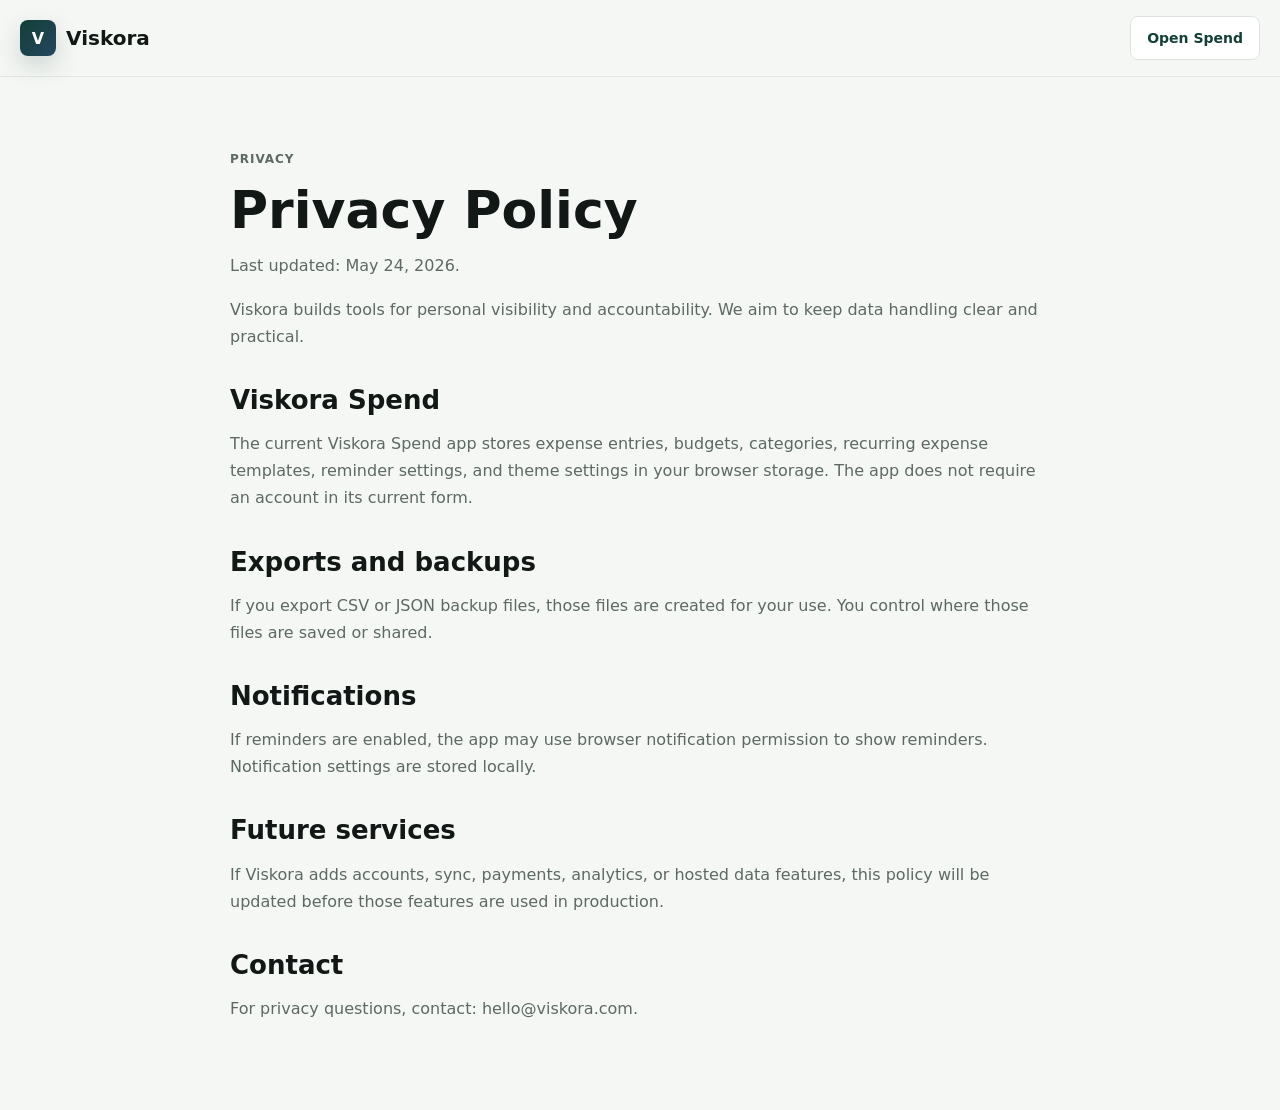
==== privacy.html @ 25941a91 "Redesign Viskora website" ====
<!doctype html>
<html lang="en">
<head>
  <meta charset="utf-8">
  <meta name="viewport" content="width=device-width, initial-scale=1">
  <title>Privacy Policy | Viskora</title>
  <meta name="description" content="Privacy policy for Viskora.">
  <link rel="stylesheet" href="styles.css">
</head>
<body>
  <header class="site-header">
    <a class="brand" href="/">
      <span class="brand-mark" aria-hidden="true">V</span>
      <span>Viskora</span>
    </a>
    <a class="nav-action" href="https://spend.viskora.com">Open Spend</a>
  </header>

  <main class="legal-page">
    <article class="container legal-content">
      <p class="eyebrow">Privacy</p>
      <h1>Privacy Policy</h1>
      <p>Last updated: May 24, 2026.</p>
      <p>Viskora builds tools for personal visibility and accountability. We aim to keep data handling clear and practical.</p>

      <h2>Viskora Spend</h2>
      <p>The current Viskora Spend app stores expense entries, budgets, categories, recurring expense templates, reminder settings, and theme settings in your browser storage. The app does not require an account in its current form.</p>

      <h2>Exports and backups</h2>
      <p>If you export CSV or JSON backup files, those files are created for your use. You control where those files are saved or shared.</p>

      <h2>Notifications</h2>
      <p>If reminders are enabled, the app may use browser notification permission to show reminders. Notification settings are stored locally.</p>

      <h2>Future services</h2>
      <p>If Viskora adds accounts, sync, payments, analytics, or hosted data features, this policy will be updated before those features are used in production.</p>

      <h2>Contact</h2>
      <p>For privacy questions, contact: hello@viskora.com.</p>
    </article>
  </main>
</body>
</html>
---- styles.css ----
:root {
  --bg: #f5f7f4;
  --surface: #ffffff;
  --surface-soft: #edf3ef;
  --ink: #111816;
  --muted: #5c6964;
  --line: #dce3df;
  --green: #123f36;
  --green-2: #1f6b5a;
  --blue: #254760;
  --amber: #a97732;
  --dark: #0f1b18;
  --dark-2: #172621;
  --white: #ffffff;
  --shadow: 0 18px 48px rgba(17, 24, 22, 0.1);
}

* {
  box-sizing: border-box;
}

html {
  scroll-behavior: smooth;
}

body {
  margin: 0;
  font-family: Inter, ui-sans-serif, system-ui, -apple-system, BlinkMacSystemFont, "Segoe UI", sans-serif;
  color: var(--ink);
  background: var(--bg);
}

a {
  color: inherit;
}

.container {
  width: min(1160px, calc(100% - 40px));
  margin: 0 auto;
}

.site-header {
  position: sticky;
  top: 0;
  z-index: 10;
  width: 100%;
  min-height: 76px;
  padding: 16px 20px;
  display: flex;
  align-items: center;
  justify-content: space-between;
  gap: 20px;
  background: rgba(245, 247, 244, 0.9);
  border-bottom: 1px solid rgba(220, 227, 223, 0.8);
  backdrop-filter: blur(14px);
}

.brand {
  display: inline-flex;
  align-items: center;
  gap: 10px;
  color: var(--ink);
  font-size: 20px;
  font-weight: 800;
  text-decoration: none;
}

.brand-mark {
  width: 36px;
  height: 36px;
  border-radius: 8px;
  display: grid;
  place-items: center;
  color: var(--white);
  background: linear-gradient(135deg, var(--green), var(--blue));
  font-size: 16px;
  font-weight: 900;
  box-shadow: 0 10px 24px rgba(18, 63, 54, 0.18);
}

.desktop-nav {
  display: flex;
  align-items: center;
  gap: 24px;
  color: var(--muted);
  font-size: 14px;
  font-weight: 700;
}

.desktop-nav a,
.footer-links a {
  text-decoration: none;
}

.desktop-nav a:hover,
.footer-links a:hover {
  color: var(--green);
}

.nav-action,
.button {
  min-height: 44px;
  padding: 0 16px;
  border-radius: 8px;
  display: inline-flex;
  align-items: center;
  justify-content: center;
  border: 1px solid transparent;
  font-size: 14px;
  font-weight: 800;
  text-decoration: none;
  white-space: nowrap;
}

.nav-action {
  color: var(--green);
  background: var(--surface);
  border-color: var(--line);
}

.section-band {
  padding: 88px 0;
}

.section-light {
  background: var(--surface);
  border-top: 1px solid var(--line);
  border-bottom: 1px solid var(--line);
}

.hero {
  padding-top: 72px;
}

.hero-grid {
  display: grid;
  grid-template-columns: minmax(0, 1fr) 430px;
  gap: 72px;
  align-items: center;
}

.eyebrow {
  margin: 0 0 16px;
  color: var(--green-2);
  font-size: 12px;
  font-weight: 900;
  letter-spacing: 0.08em;
  text-transform: uppercase;
}

.eyebrow-invert {
  color: #9fd1c3;
}

h1,
h2,
h3,
p {
  overflow-wrap: anywhere;
}

h1 {
  margin: 0;
  max-width: 760px;
  font-size: 72px;
  line-height: 0.98;
  letter-spacing: 0;
}

h2 {
  margin: 0;
  font-size: 42px;
  line-height: 1.08;
  letter-spacing: 0;
}

h3 {
  margin: 0;
  font-size: 20px;
  line-height: 1.25;
  letter-spacing: 0;
}

.hero-lead,
.section-lead,
.section-heading p {
  color: var(--muted);
  font-size: 19px;
  line-height: 1.65;
}

.hero-lead {
  max-width: 630px;
  margin: 24px 0 0;
}

.hero-actions {
  margin-top: 34px;
  display: flex;
  flex-wrap: wrap;
  gap: 12px;
}

.button-primary {
  color: var(--white);
  background: var(--green);
  box-shadow: 0 16px 30px rgba(18, 63, 54, 0.18);
}

.button-primary:hover {
  background: var(--green-2);
}

.button-secondary {
  color: var(--green);
  background: var(--surface);
  border-color: var(--line);
}

.proof-strip {
  margin: 44px 0 0;
  display: grid;
  grid-template-columns: repeat(3, minmax(0, 1fr));
  border: 1px solid var(--line);
  border-radius: 8px;
  background: var(--surface);
  overflow: hidden;
}

.proof-strip div {
  padding: 16px;
  border-right: 1px solid var(--line);
}

.proof-strip div:last-child {
  border-right: 0;
}

.proof-strip dt {
  color: var(--amber);
  font-size: 12px;
  font-weight: 900;
}

.proof-strip dd {
  margin: 8px 0 0;
  font-size: 14px;
  font-weight: 800;
}

.product-visual {
  min-height: 550px;
  padding: 16px;
  border: 1px solid var(--line);
  border-radius: 8px;
  background: var(--surface);
  box-shadow: var(--shadow);
  display: flex;
  flex-direction: column;
  gap: 12px;
}

.visual-topbar,
.visual-row {
  display: flex;
  align-items: center;
  justify-content: space-between;
  gap: 14px;
}

.visual-topbar {
  min-height: 44px;
  padding: 0 12px;
  border: 1px solid var(--line);
  border-radius: 8px;
  color: var(--muted);
  font-size: 13px;
  font-weight: 800;
}

.visual-topbar strong {
  color: var(--ink);
}

.visual-hero {
  min-height: 178px;
  padding: 22px;
  border-radius: 8px;
  color: var(--white);
  background:
    linear-gradient(135deg, rgba(255, 255, 255, 0.12), transparent 38%),
    linear-gradient(135deg, var(--green), var(--blue));
  display: flex;
  flex-direction: column;
  justify-content: flex-end;
}

.visual-hero span,
.visual-hero small {
  color: rgba(255, 255, 255, 0.72);
  font-weight: 800;
}

.visual-hero strong {
  display: block;
  margin: 12px 0 4px;
  font-size: 36px;
  line-height: 1;
}

.visual-metrics {
  display: grid;
  grid-template-columns: 1fr 1fr;
  gap: 12px;
}

.visual-metrics div,
.visual-list {
  border: 1px solid var(--line);
  border-radius: 8px;
  background: #fbfcfb;
}

.visual-metrics div {
  min-height: 108px;
  padding: 16px;
}

.visual-metrics span,
.visual-row span {
  color: var(--muted);
  font-size: 13px;
  font-weight: 800;
}

.visual-metrics strong {
  display: block;
  margin-top: 18px;
  font-size: 24px;
}

.visual-list {
  margin-top: auto;
  overflow: hidden;
}

.visual-row {
  min-height: 58px;
  padding: 0 16px;
  border-bottom: 1px solid var(--line);
}

.visual-row:last-child {
  border-bottom: 0;
}

.split-section,
.principle-grid,
.roadmap-grid,
.faq-grid {
  display: grid;
  grid-template-columns: 0.78fr 1.22fr;
  gap: 56px;
  align-items: start;
}

.section-lead {
  margin: 16px 0 0;
}

.feature-grid,
.benefit-grid {
  display: grid;
  gap: 16px;
}

.feature-grid {
  grid-template-columns: repeat(3, minmax(0, 1fr));
}

.feature-card,
.benefit-item {
  min-height: 210px;
  padding: 22px;
  border: 1px solid var(--line);
  border-radius: 8px;
  background: var(--surface);
}

.feature-card p,
.benefit-item p,
.principle-row p,
.timeline p,
.faq-list p,
.site-footer p {
  color: var(--muted);
  line-height: 1.6;
}

.feature-number {
  display: inline-flex;
  margin-bottom: 30px;
  color: var(--amber);
  font-size: 12px;
  font-weight: 900;
}

.section-heading {
  max-width: 680px;
  margin: 0 auto 42px;
  text-align: center;
}

.section-heading-left {
  margin: 0;
  text-align: left;
}

.benefit-grid {
  grid-template-columns: repeat(4, minmax(0, 1fr));
}

.benefit-item {
  background: transparent;
  min-height: 190px;
}

.section-dark {
  color: var(--white);
  background: var(--dark);
}

.section-dark h2 {
  max-width: 480px;
}

.principle-list {
  border-top: 1px solid rgba(255, 255, 255, 0.16);
}

.principle-row {
  display: grid;
  grid-template-columns: 220px minmax(0, 1fr);
  gap: 28px;
  padding: 24px 0;
  border-bottom: 1px solid rgba(255, 255, 255, 0.16);
}

.principle-row span {
  font-size: 18px;
  font-weight: 850;
}

.principle-row p {
  margin: 0;
  color: #b8cac4;
}

.timeline {
  margin: 0;
  padding: 0;
  list-style: none;
  display: grid;
  gap: 14px;
}

.timeline li {
  padding: 20px;
  border: 1px solid var(--line);
  border-radius: 8px;
  background: var(--surface);
}

.timeline span {
  color: var(--amber);
  font-size: 12px;
  font-weight: 900;
  text-transform: uppercase;
}

.timeline strong {
  display: block;
  margin-top: 10px;
  font-size: 20px;
}

.faq-list {
  display: grid;
  gap: 12px;
}

details {
  border: 1px solid var(--line);
  border-radius: 8px;
  background: var(--surface);
}

summary {
  min-height: 62px;
  padding: 18px 20px;
  cursor: pointer;
  font-size: 17px;
  font-weight: 850;
}

details p {
  margin: 0;
  padding: 0 20px 20px;
}

.cta-band {
  padding-top: 40px;
}

.cta-panel {
  min-height: 260px;
  padding: 34px;
  border-radius: 8px;
  color: var(--white);
  background:
    linear-gradient(135deg, rgba(255, 255, 255, 0.12), transparent 40%),
    linear-gradient(135deg, var(--green), var(--dark-2));
  display: flex;
  align-items: center;
  justify-content: space-between;
  gap: 28px;
}

.cta-panel h2 {
  max-width: 720px;
}

.cta-panel .button-primary {
  background: var(--white);
  color: var(--green);
  box-shadow: none;
}

.site-footer {
  padding: 38px 0;
  background: var(--surface);
  border-top: 1px solid var(--line);
}

.footer-grid {
  display: grid;
  grid-template-columns: 1.2fr auto;
  gap: 28px;
  align-items: start;
}

.footer-brand {
  margin-bottom: 12px;
}

.footer-links {
  display: flex;
  flex-wrap: wrap;
  justify-content: flex-end;
  gap: 16px;
  color: var(--muted);
  font-size: 14px;
  font-weight: 800;
}

.copyright {
  grid-column: 1 / -1;
  margin: 0;
  padding-top: 20px;
  border-top: 1px solid var(--line);
}

.legal-page {
  min-height: calc(100vh - 76px);
  padding: 72px 0;
}

.legal-content {
  max-width: 820px;
}

.legal-content h1 {
  font-size: 52px;
}

.legal-content h2 {
  margin-top: 36px;
  font-size: 26px;
}

.legal-content p,
.legal-content li {
  color: var(--muted);
  line-height: 1.7;
}

@media (max-width: 980px) {
  .desktop-nav {
    display: none;
  }

  h1 {
    font-size: 56px;
  }

  h2 {
    font-size: 34px;
  }

  .hero-grid,
  .split-section,
  .principle-grid,
  .roadmap-grid,
  .faq-grid {
    grid-template-columns: 1fr;
  }

  .feature-grid,
  .benefit-grid {
    grid-template-columns: repeat(2, minmax(0, 1fr));
  }
}

@media (max-width: 640px) {
  .container {
    width: min(100% - 28px, 1160px);
  }

  .site-header {
    padding: 12px 14px;
  }

  .brand {
    font-size: 18px;
  }

  .nav-action {
    min-height: 40px;
    padding-inline: 12px;
    font-size: 13px;
  }

  .section-band {
    padding: 58px 0;
  }

  .hero {
    padding-top: 42px;
  }

  h1 {
    font-size: 42px;
  }

  h2 {
    font-size: 30px;
  }

  .hero-lead,
  .section-lead,
  .section-heading p {
    font-size: 17px;
  }

  .button {
    width: 100%;
  }

  .proof-strip,
  .feature-grid,
  .benefit-grid,
  .visual-metrics {
    grid-template-columns: 1fr;
  }

  .proof-strip div {
    border-right: 0;
    border-bottom: 1px solid var(--line);
  }

  .proof-strip div:last-child {
    border-bottom: 0;
  }

  .product-visual {
    min-height: 0;
  }

  .visual-hero strong {
    font-size: 30px;
  }

  .principle-row {
    grid-template-columns: 1fr;
    gap: 10px;
  }

  .cta-panel {
    padding: 24px;
    align-items: stretch;
    flex-direction: column;
  }

  .footer-grid {
    grid-template-columns: 1fr;
  }

  .footer-links {
    justify-content: flex-start;
  }

  .legal-content h1 {
    font-size: 40px;
  }
}
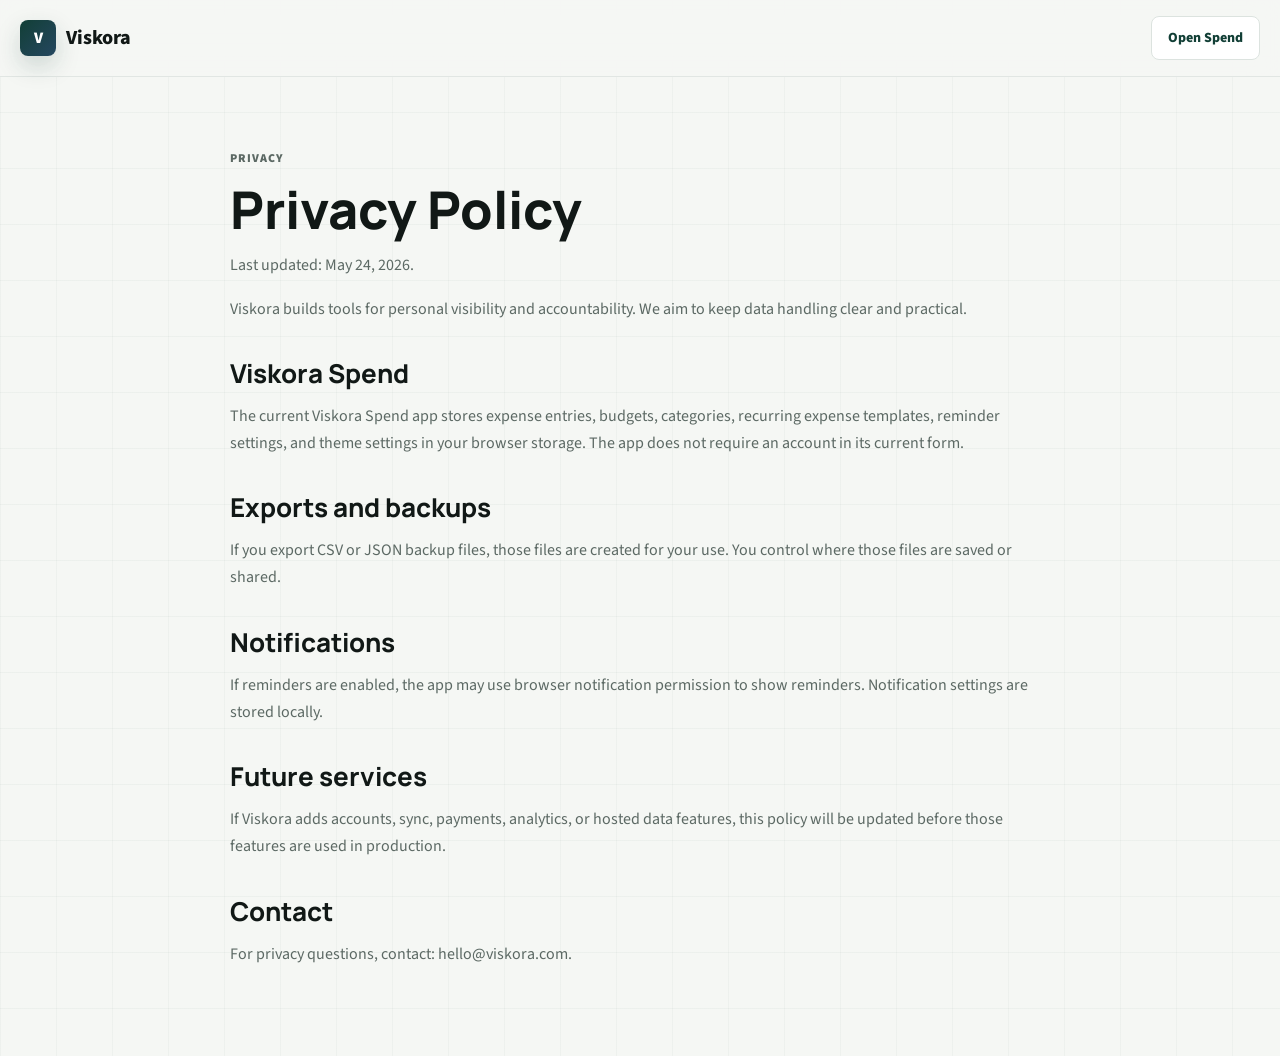
==== commit a919c843: "Add animated Viskora site redesign" ====
--- a/privacy.html
+++ b/privacy.html
@@ -5,6 +5,10 @@
   <meta name="viewport" content="width=device-width, initial-scale=1">
   <title>Privacy Policy | Viskora</title>
   <meta name="description" content="Privacy policy for Viskora.">
+  <link rel="canonical" href="https://www.viskora.com/privacy">
+  <link rel="preconnect" href="https://fonts.googleapis.com">
+  <link rel="preconnect" href="https://fonts.gstatic.com" crossorigin>
+  <link href="https://fonts.googleapis.com/css2?family=Manrope:wght@500;600;700;800&family=Source+Sans+3:wght@400;500;600;700;800&display=swap" rel="stylesheet">
   <link rel="stylesheet" href="styles.css">
 </head>
 <body>
--- a/styles.css
+++ b/styles.css
@@ -13,6 +13,8 @@
   --dark-2: #172621;
   --white: #ffffff;
   --shadow: 0 18px 48px rgba(17, 24, 22, 0.1);
+  --font-sans: "Source Sans 3", ui-sans-serif, system-ui, -apple-system, BlinkMacSystemFont, "Segoe UI", sans-serif;
+  --font-display: "Manrope", var(--font-sans);
 }
 
 * {
@@ -25,9 +27,13 @@
 
 body {
   margin: 0;
-  font-family: Inter, ui-sans-serif, system-ui, -apple-system, BlinkMacSystemFont, "Segoe UI", sans-serif;
+  font-family: var(--font-sans);
   color: var(--ink);
-  background: var(--bg);
+  background:
+    linear-gradient(rgba(18, 63, 54, 0.035) 1px, transparent 1px),
+    linear-gradient(90deg, rgba(18, 63, 54, 0.03) 1px, transparent 1px),
+    var(--bg);
+  background-size: 56px 56px;
 }
 
 a {
@@ -76,6 +82,7 @@
   font-size: 16px;
   font-weight: 900;
   box-shadow: 0 10px 24px rgba(18, 63, 54, 0.18);
+  animation: markPulse 4.5s ease-in-out infinite;
 }
 
 .desktop-nav {
@@ -116,10 +123,17 @@
   color: var(--green);
   background: var(--surface);
   border-color: var(--line);
+  transition: transform 180ms ease, border-color 180ms ease, color 180ms ease;
+}
+
+.nav-action:hover {
+  transform: translateY(-1px);
+  border-color: rgba(18, 63, 54, 0.34);
 }
 
 .section-band {
   padding: 88px 0;
+  position: relative;
 }
 
 .section-light {
@@ -130,6 +144,18 @@
 
 .hero {
   padding-top: 72px;
+  overflow: hidden;
+}
+
+.hero::before {
+  content: "";
+  position: absolute;
+  left: max(20px, calc((100vw - 1160px) / 2));
+  right: max(20px, calc((100vw - 1160px) / 2));
+  top: 26px;
+  height: 1px;
+  background: linear-gradient(90deg, transparent, rgba(18, 63, 54, 0.28), transparent);
+  animation: lineTravel 5s ease-in-out infinite;
 }
 
 .hero-grid {
@@ -162,16 +188,20 @@
 h1 {
   margin: 0;
   max-width: 760px;
+  font-family: var(--font-display);
   font-size: 72px;
   line-height: 0.98;
   letter-spacing: 0;
+  font-weight: 850;
 }
 
 h2 {
   margin: 0;
+  font-family: var(--font-display);
   font-size: 42px;
   line-height: 1.08;
   letter-spacing: 0;
+  font-weight: 750;
 }
 
 h3 {
@@ -205,16 +235,25 @@
   color: var(--white);
   background: var(--green);
   box-shadow: 0 16px 30px rgba(18, 63, 54, 0.18);
+  transition: transform 180ms ease, box-shadow 180ms ease, background 180ms ease;
 }
 
 .button-primary:hover {
   background: var(--green-2);
+  transform: translateY(-2px);
+  box-shadow: 0 20px 38px rgba(18, 63, 54, 0.22);
 }
 
 .button-secondary {
   color: var(--green);
   background: var(--surface);
   border-color: var(--line);
+  transition: transform 180ms ease, border-color 180ms ease;
+}
+
+.button-secondary:hover {
+  transform: translateY(-2px);
+  border-color: rgba(18, 63, 54, 0.32);
 }
 
 .proof-strip {
@@ -258,6 +297,34 @@
   display: flex;
   flex-direction: column;
   gap: 12px;
+  position: relative;
+  overflow: hidden;
+  transform: perspective(900px) rotateX(var(--tilt-x, 0deg)) rotateY(var(--tilt-y, 0deg));
+  transition: transform 220ms ease;
+}
+
+.product-visual::before {
+  content: "";
+  position: absolute;
+  inset: 0;
+  pointer-events: none;
+  background:
+    linear-gradient(90deg, rgba(255,255,255,0.02) 1px, transparent 1px),
+    linear-gradient(rgba(18,63,54,0.04) 1px, transparent 1px);
+  background-size: 28px 28px;
+  opacity: 0.7;
+}
+
+.scan-line {
+  position: absolute;
+  z-index: 2;
+  left: 16px;
+  right: 16px;
+  height: 2px;
+  top: 72px;
+  background: linear-gradient(90deg, transparent, rgba(31, 107, 90, 0.65), transparent);
+  animation: scanDashboard 4.2s ease-in-out infinite;
+  pointer-events: none;
 }
 
 .visual-topbar,
@@ -293,12 +360,25 @@
   display: flex;
   flex-direction: column;
   justify-content: flex-end;
+  position: relative;
+  overflow: hidden;
+}
+
+.visual-hero::after {
+  content: "";
+  position: absolute;
+  inset: 0;
+  background: linear-gradient(110deg, transparent 0%, rgba(255, 255, 255, 0.16) 46%, transparent 62%);
+  transform: translateX(-120%);
+  animation: sheen 5.5s ease-in-out infinite;
 }
 
 .visual-hero span,
 .visual-hero small {
   color: rgba(255, 255, 255, 0.72);
   font-weight: 800;
+  position: relative;
+  z-index: 1;
 }
 
 .visual-hero strong {
@@ -306,6 +386,8 @@
   margin: 12px 0 4px;
   font-size: 36px;
   line-height: 1;
+  position: relative;
+  z-index: 1;
 }
 
 .visual-metrics {
@@ -339,6 +421,24 @@
   font-size: 24px;
 }
 
+.mini-meter {
+  width: 100%;
+  height: 6px;
+  margin-top: 16px;
+  border-radius: 999px;
+  background: var(--surface-soft);
+  overflow: hidden;
+}
+
+.mini-meter span {
+  display: block;
+  height: 100%;
+  border-radius: inherit;
+  background: linear-gradient(90deg, var(--green), var(--green-2));
+  transform-origin: left;
+  animation: meterGrow 1.7s ease both;
+}
+
 .visual-list {
   margin-top: auto;
   overflow: hidden;
@@ -348,10 +448,16 @@
   min-height: 58px;
   padding: 0 16px;
   border-bottom: 1px solid var(--line);
+  transition: background 180ms ease, transform 180ms ease;
 }
 
 .visual-row:last-child {
   border-bottom: 0;
+}
+
+.visual-row:hover {
+  background: var(--surface-soft);
+  transform: translateX(3px);
 }
 
 .split-section,
@@ -385,6 +491,16 @@
   border: 1px solid var(--line);
   border-radius: 8px;
   background: var(--surface);
+  transition: transform 220ms ease, box-shadow 220ms ease, border-color 220ms ease;
+}
+
+.feature-card:hover,
+.benefit-item:hover,
+.timeline li:hover,
+details:hover {
+  transform: translateY(-4px);
+  border-color: rgba(18, 63, 54, 0.24);
+  box-shadow: 0 18px 40px rgba(17, 24, 22, 0.08);
 }
 
 .feature-card p,
@@ -427,7 +543,23 @@
 
 .section-dark {
   color: var(--white);
-  background: var(--dark);
+  background:
+    linear-gradient(rgba(255,255,255,0.04) 1px, transparent 1px),
+    linear-gradient(90deg, rgba(255,255,255,0.035) 1px, transparent 1px),
+    var(--dark);
+  background-size: 52px 52px;
+  overflow: hidden;
+}
+
+.section-dark::after {
+  content: "";
+  position: absolute;
+  left: 0;
+  right: 0;
+  bottom: 0;
+  height: 1px;
+  background: linear-gradient(90deg, transparent, rgba(159, 209, 195, 0.42), transparent);
+  animation: lineTravel 5.5s ease-in-out infinite reverse;
 }
 
 .section-dark h2 {
@@ -469,6 +601,7 @@
   border: 1px solid var(--line);
   border-radius: 8px;
   background: var(--surface);
+  transition: transform 220ms ease, box-shadow 220ms ease, border-color 220ms ease;
 }
 
 .timeline span {
@@ -493,6 +626,7 @@
   border: 1px solid var(--line);
   border-radius: 8px;
   background: var(--surface);
+  transition: transform 220ms ease, box-shadow 220ms ease, border-color 220ms ease;
 }
 
 summary {
@@ -524,6 +658,17 @@
   align-items: center;
   justify-content: space-between;
   gap: 28px;
+  position: relative;
+  overflow: hidden;
+}
+
+.cta-panel::after {
+  content: "";
+  position: absolute;
+  inset: auto 0 0 0;
+  height: 6px;
+  background: linear-gradient(90deg, rgba(255,255,255,0.12), rgba(255,255,255,0.5), rgba(255,255,255,0.12));
+  animation: ribbonSlide 4s linear infinite;
 }
 
 .cta-panel h2 {
@@ -594,6 +739,164 @@
   line-height: 1.7;
 }
 
+.motion-ribbon {
+  overflow: hidden;
+  border-top: 1px solid var(--line);
+  border-bottom: 1px solid var(--line);
+  background: var(--surface);
+}
+
+.motion-track {
+  width: max-content;
+  display: flex;
+  gap: 10px;
+  padding: 12px 0;
+  animation: ticker 28s linear infinite;
+}
+
+.motion-track span {
+  padding: 8px 12px;
+  border: 1px solid var(--line);
+  border-radius: 999px;
+  color: var(--green);
+  background: var(--surface-soft);
+  font-size: 13px;
+  font-weight: 850;
+  white-space: nowrap;
+}
+
+.signal-band {
+  padding: 20px 0;
+  background: var(--dark-2);
+  border-top: 1px solid rgba(255,255,255,0.08);
+  border-bottom: 1px solid rgba(255,255,255,0.08);
+  overflow: hidden;
+}
+
+.signal-grid {
+  display: grid;
+  grid-template-columns: repeat(4, minmax(0, 1fr));
+  gap: 12px;
+}
+
+.signal-grid span {
+  min-height: 74px;
+  border: 1px solid rgba(255,255,255,0.14);
+  border-radius: 8px;
+  color: #d8e6e0;
+  display: grid;
+  place-items: center;
+  font-family: var(--font-display);
+  font-size: 22px;
+  font-weight: 800;
+  background: rgba(255,255,255,0.035);
+  animation: signalLift 4s ease-in-out infinite;
+}
+
+.signal-grid span:nth-child(2) {
+  animation-delay: 0.2s;
+}
+
+.signal-grid span:nth-child(3) {
+  animation-delay: 0.4s;
+}
+
+.signal-grid span:nth-child(4) {
+  animation-delay: 0.6s;
+}
+
+.reveal-item,
+.reveal-section {
+  opacity: 0;
+  transform: translateY(24px);
+  transition: opacity 700ms ease, transform 700ms ease;
+  transition-delay: var(--reveal-delay, 0ms);
+}
+
+.reveal-item.is-visible,
+.reveal-section.is-visible {
+  opacity: 1;
+  transform: translateY(0);
+}
+
+@keyframes markPulse {
+  0%, 100% {
+    transform: translateY(0);
+  }
+  50% {
+    transform: translateY(-2px);
+  }
+}
+
+@keyframes lineTravel {
+  0%, 100% {
+    opacity: 0.3;
+    transform: scaleX(0.35);
+  }
+  50% {
+    opacity: 1;
+    transform: scaleX(1);
+  }
+}
+
+@keyframes scanDashboard {
+  0%, 100% {
+    transform: translateY(0);
+    opacity: 0;
+  }
+  18%, 82% {
+    opacity: 1;
+  }
+  50% {
+    transform: translateY(390px);
+  }
+}
+
+@keyframes sheen {
+  0%, 58%, 100% {
+    transform: translateX(-120%);
+  }
+  72% {
+    transform: translateX(120%);
+  }
+}
+
+@keyframes meterGrow {
+  from {
+    transform: scaleX(0);
+  }
+  to {
+    transform: scaleX(1);
+  }
+}
+
+@keyframes ticker {
+  from {
+    transform: translateX(0);
+  }
+  to {
+    transform: translateX(-50%);
+  }
+}
+
+@keyframes signalLift {
+  0%, 100% {
+    transform: translateY(0);
+  }
+  50% {
+    transform: translateY(-6px);
+  }
+}
+
+@keyframes ribbonSlide {
+  from {
+    transform: translateX(-50%);
+  }
+  to {
+    transform: translateX(50%);
+  }
+}
+
 @media (max-width: 980px) {
   .desktop-nav {
     display: none;
@@ -669,7 +972,8 @@
   .proof-strip,
   .feature-grid,
   .benefit-grid,
-  .visual-metrics {
+  .visual-metrics,
+  .signal-grid {
     grid-template-columns: 1fr;
   }
 
@@ -713,3 +1017,20 @@
     font-size: 40px;
   }
 }
+
+@media (prefers-reduced-motion: reduce) {
+  *,
+  *::before,
+  *::after {
+    animation-duration: 0.001ms !important;
+    animation-iteration-count: 1 !important;
+    scroll-behavior: auto !important;
+    transition-duration: 0.001ms !important;
+  }
+
+  .reveal-item,
+  .reveal-section {
+    opacity: 1;
+    transform: none;
+  }
+}
